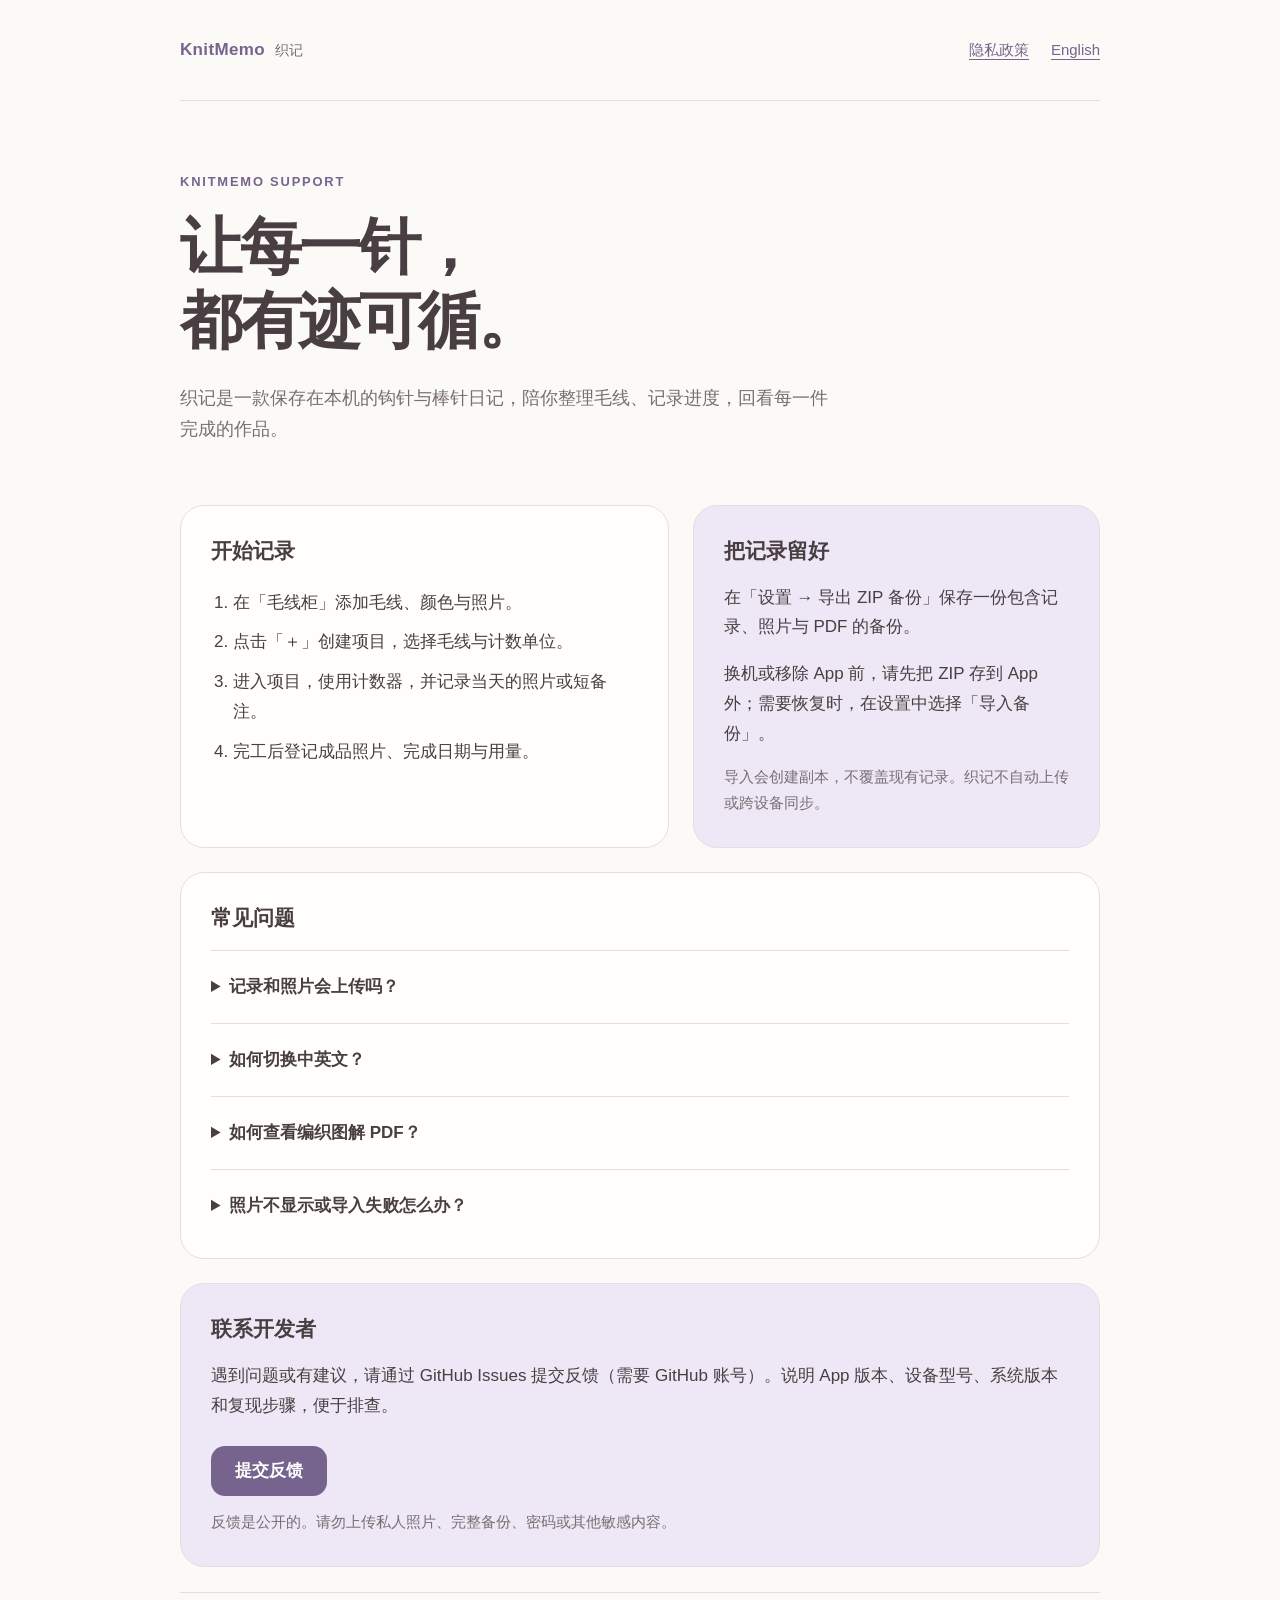
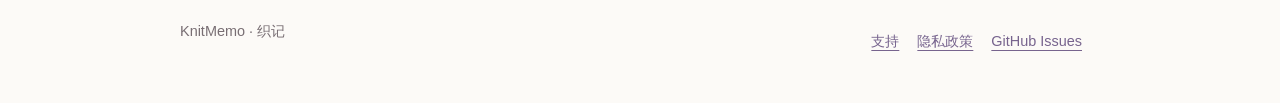
==== index.html @ fd6d3ab4 "Publish bilingual KnitMemo support and privacy website" ====
<!doctype html>
<html lang="zh-Hans"><head><meta charset="utf-8"><meta name="viewport" content="width=device-width,initial-scale=1"><meta name="description" content="织记 KnitMemo 支持、使用说明与备份帮助。"><title>支持 · KnitMemo</title><link rel="stylesheet" href="style.css"></head>
<body><header><a class="brand" href="index.html">KnitMemo<span>织记</span></a><nav aria-label="网站导航"><a href="privacy.html">隐私政策</a><a href="en.html" lang="en">English</a></nav></header><main><section class="hero"><div class="eyebrow">KNITMEMO SUPPORT</div><h1>让每一针，<br>都有迹可循。</h1><p class="lead">织记是一款保存在本机的钩针与棒针日记，陪你整理毛线、记录进度，回看每一件完成的作品。</p></section>
<div class="grid"><section class="card"><h2>开始记录</h2><ol><li>在「毛线柜」添加毛线、颜色与照片。</li><li>点击「＋」创建项目，选择毛线与计数单位。</li><li>进入项目，使用计数器，并记录当天的照片或短备注。</li><li>完工后登记成品照片、完成日期与用量。</li></ol></section><section class="card tint"><h2>把记录留好</h2><p>在「设置 → 导出 ZIP 备份」保存一份包含记录、照片与 PDF 的备份。</p><p>换机或移除 App 前，请先把 ZIP 存到 App 外；需要恢复时，在设置中选择「导入备份」。</p><p class="small">导入会创建副本，不覆盖现有记录。织记不自动上传或跨设备同步。</p></section></div>
<section class="card"><h2>常见问题</h2><details><summary>记录和照片会上传吗？</summary><p>不会。App 将内容保存在本机，没有账号、广告或分析服务。只有你主动导出或分享时，副本才会交给你选择的位置或服务。</p></details><details><summary>如何切换中英文？</summary><p>点击日记页右上角的设置，在语言选项中选择「简体中文」或「English」，界面会立即更新。</p></details><details><summary>如何查看编织图解 PDF？</summary><p>创建项目或编辑项目资料时，选择本机文件中的 PDF。保存后可在项目中打开查看。</p></details><details><summary>照片不显示或导入失败怎么办？</summary><p>先保留原始照片和备份，检查文件是否可在「照片」或「文件」中打开，并确认设备有可用空间。请勿通过卸载 App 排查；如仍有问题，可通过下方入口反馈。</p></details></section>
<section class="card tint"><h2>联系开发者</h2><p>遇到问题或有建议，请通过 GitHub Issues 提交反馈（需要 GitHub 账号）。说明 App 版本、设备型号、系统版本和复现步骤，便于排查。</p><a class="button" href="https://github.com/beholder91/knitmemo-support/issues/new">提交反馈</a><p class="small">反馈是公开的。请勿上传私人照片、完整备份、密码或其他敏感内容。</p></section></main><footer><span>KnitMemo · 织记</span><div><a href="index.html">支持</a><a href="privacy.html">隐私政策</a><a href="https://github.com/beholder91/knitmemo-support/issues">GitHub Issues</a></div></footer></body></html>
---- style.css ----
:root{color-scheme:light dark;--bg:#fcfaf7;--card:#fffefa;--text:#493e42;--muted:#786e73;--purple:#77648e;--soft:#eee7f5;--line:#e5dce8}*{box-sizing:border-box}body{margin:0;background:var(--bg);color:var(--text);font:17px/1.75 -apple-system,BlinkMacSystemFont,"Segoe UI",sans-serif}a{color:var(--purple);text-underline-offset:4px}a:focus-visible,summary:focus-visible{outline:3px solid var(--purple);outline-offset:5px;border-radius:4px}header,main,footer{width:min(920px,100% - 40px);margin:auto}header{display:flex;justify-content:space-between;align-items:center;gap:20px;padding:28px 0;border-bottom:1px solid var(--line)}.brand{font-weight:750;text-decoration:none;letter-spacing:.02em}.brand span{color:var(--muted);font-weight:400;font-size:.85em;margin-left:10px}nav{display:flex;gap:22px;align-items:center}nav a{display:inline-flex;align-items:center;min-height:44px;font-size:.88em}.hero{padding:70px 0 42px;max-width:730px}.eyebrow{color:var(--purple);font-size:.76em;letter-spacing:.14em;font-weight:700}h1{font-family:ui-serif,Georgia,serif;font-size:clamp(2.4rem,6vw,3.9rem);line-height:1.2;letter-spacing:-.04em;margin:16px 0 24px}h2{font-size:1.3rem;line-height:1.4;margin:0 0 18px}h3{font-size:1.05rem;margin:22px 0 8px}.lead{color:var(--muted);font-size:1.1rem;max-width:650px}.grid{display:grid;grid-template-columns:1.2fr 1fr;gap:24px}.card{background:var(--card);padding:30px;border:1px solid var(--line);border-radius:24px;margin-bottom:24px}.card p:last-child{margin-bottom:0}.tint{background:var(--soft)}ol{padding-left:22px}li{padding:5px 0}details{border-top:1px solid var(--line);padding:14px 0}details:last-child{padding-bottom:0}summary{cursor:pointer;min-height:44px;align-content:center;font-weight:600}details p{color:var(--muted);margin:8px 0 4px}.button{display:inline-flex;justify-content:center;align-items:center;min-height:48px;padding:10px 24px;background:var(--purple);color:#fff;border-radius:14px;text-decoration:none;font-weight:650;margin-top:8px}.small{font-size:.87em;color:var(--muted)}.policy{max-width:760px}.policy section{margin:0 0 30px}.policy h2{margin-top:32px}.policy p{margin:10px 0}.back{display:inline-flex;min-height:44px;align-items:center}footer{padding:26px 0 40px;margin-top:25px;border-top:1px solid var(--line);display:flex;justify-content:space-between;gap:24px;flex-wrap:wrap;font-size:.85em;color:var(--muted)}footer a{display:inline-flex;min-height:44px;align-items:center;margin-right:18px}@media(max-width:650px){header,main,footer{width:calc(100% - 32px)}header{padding:16px 0}.brand span{display:none}nav{gap:15px}.hero{padding:42px 0 26px}.grid{grid-template-columns:1fr;gap:0}.card{padding:24px;border-radius:20px}h1{font-size:2.65rem}footer{gap:8px}}@media(prefers-color-scheme:dark){:root{--bg:#211d25;--card:#2b2631;--text:#f0e8ed;--muted:#bfb3c0;--purple:#c9b3df;--soft:#352c40;--line:#4a3d52}.button{color:#241b2b}}
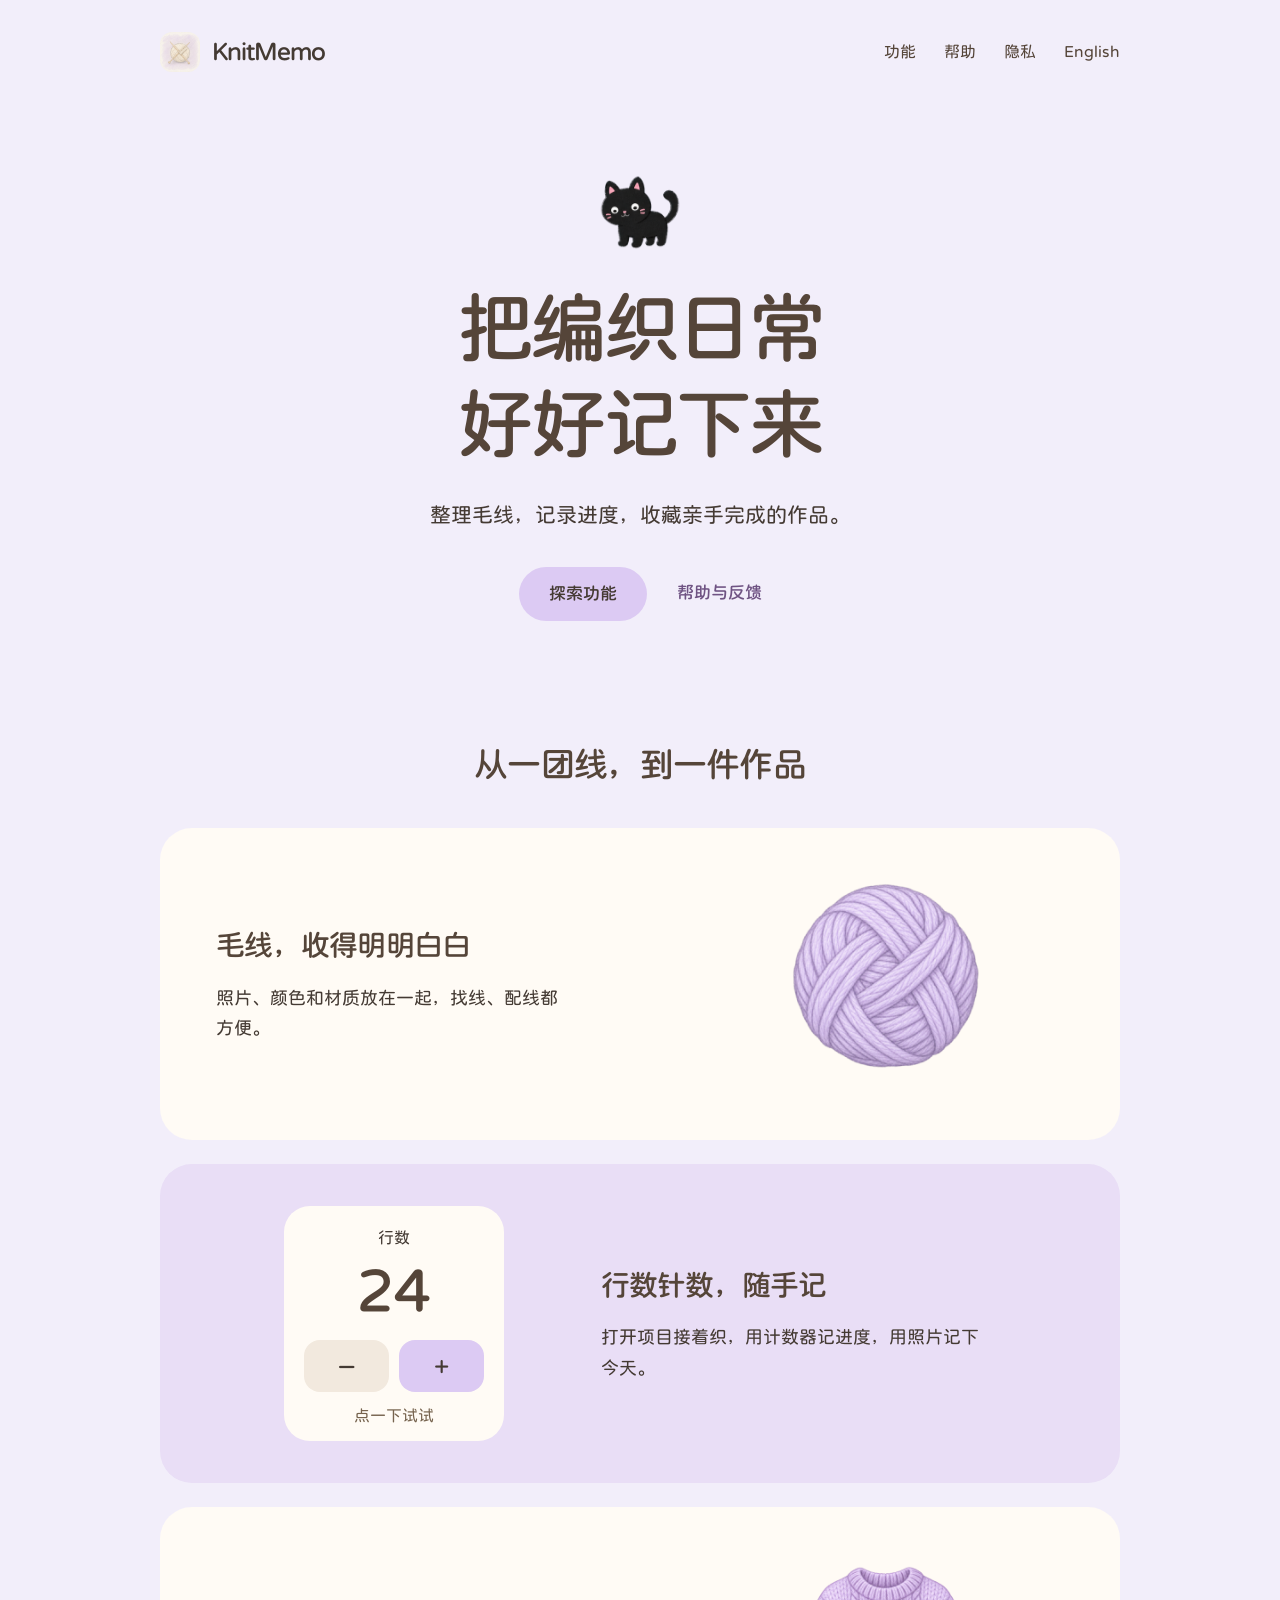
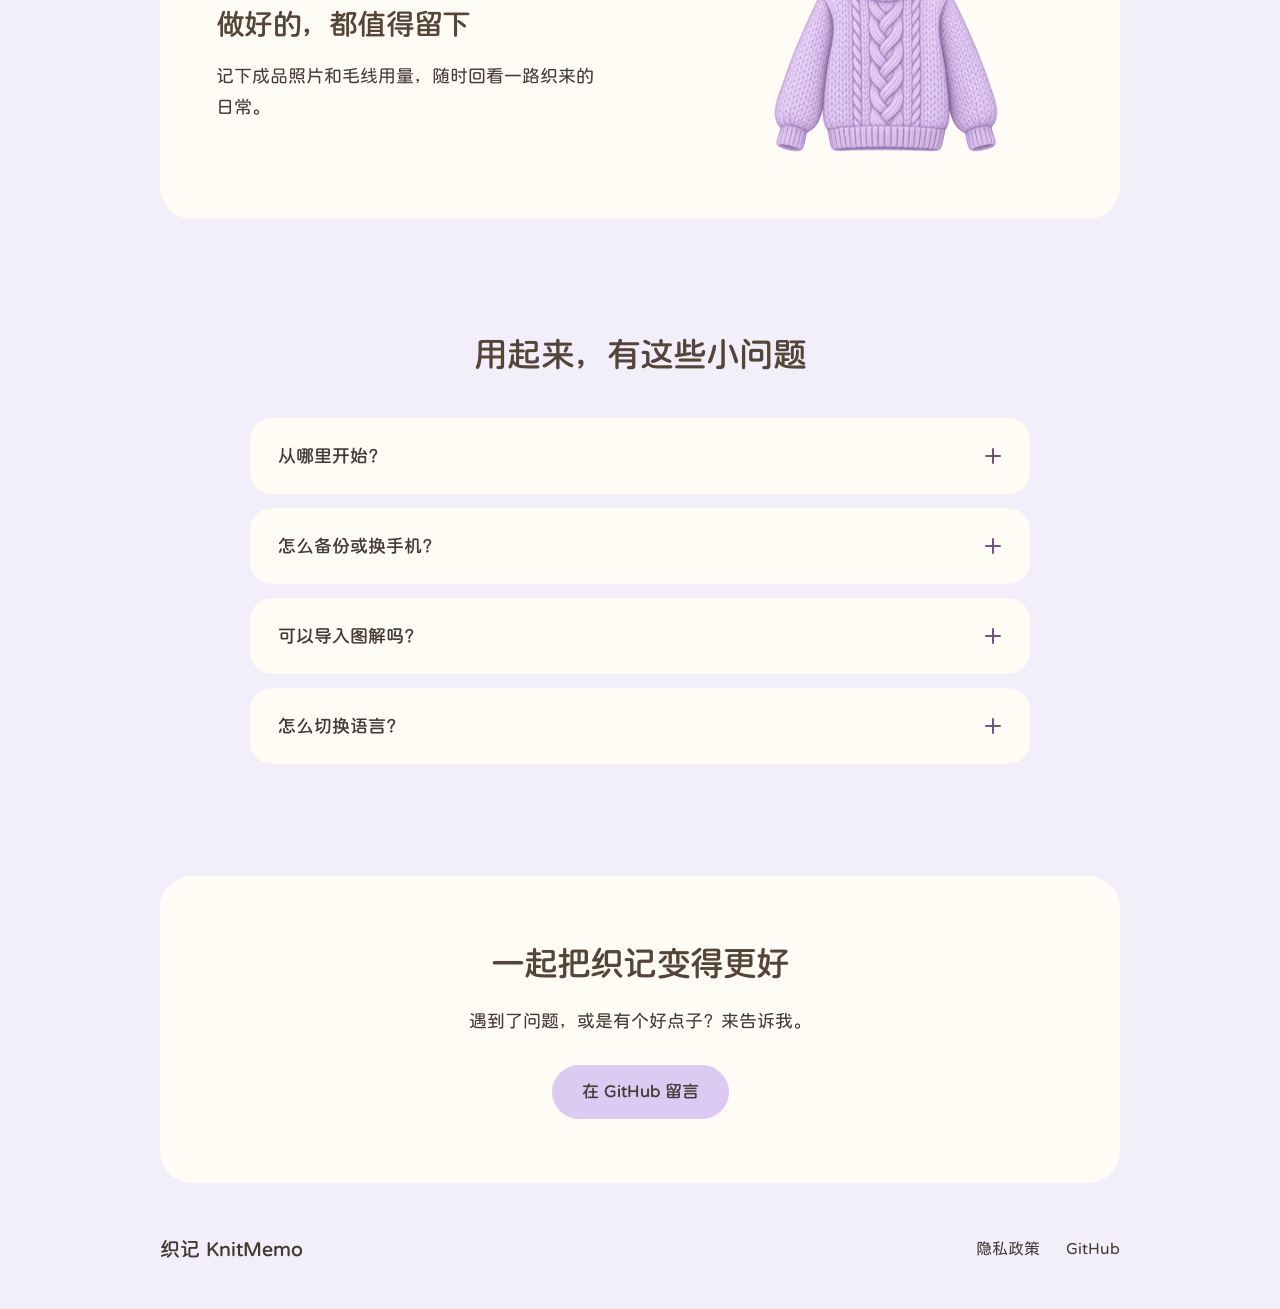
==== commit 47ed8a29: "Redesign support site with app typography and lavender journal layout" ====
--- a/index.html
+++ b/index.html
@@ -1,6 +1,69 @@
 <!doctype html>
-<html lang="zh-Hans"><head><meta charset="utf-8"><meta name="viewport" content="width=device-width,initial-scale=1"><meta name="description" content="织记 KnitMemo 支持、使用说明与备份帮助。"><title>支持 · KnitMemo</title><link rel="stylesheet" href="style.css"></head>
-<body><header><a class="brand" href="index.html">KnitMemo<span>织记</span></a><nav aria-label="网站导航"><a href="privacy.html">隐私政策</a><a href="en.html" lang="en">English</a></nav></header><main><section class="hero"><div class="eyebrow">KNITMEMO SUPPORT</div><h1>让每一针，<br>都有迹可循。</h1><p class="lead">织记是一款保存在本机的钩针与棒针日记，陪你整理毛线、记录进度，回看每一件完成的作品。</p></section>
-<div class="grid"><section class="card"><h2>开始记录</h2><ol><li>在「毛线柜」添加毛线、颜色与照片。</li><li>点击「＋」创建项目，选择毛线与计数单位。</li><li>进入项目，使用计数器，并记录当天的照片或短备注。</li><li>完工后登记成品照片、完成日期与用量。</li></ol></section><section class="card tint"><h2>把记录留好</h2><p>在「设置 → 导出 ZIP 备份」保存一份包含记录、照片与 PDF 的备份。</p><p>换机或移除 App 前，请先把 ZIP 存到 App 外；需要恢复时，在设置中选择「导入备份」。</p><p class="small">导入会创建副本，不覆盖现有记录。织记不自动上传或跨设备同步。</p></section></div>
-<section class="card"><h2>常见问题</h2><details><summary>记录和照片会上传吗？</summary><p>不会。App 将内容保存在本机，没有账号、广告或分析服务。只有你主动导出或分享时，副本才会交给你选择的位置或服务。</p></details><details><summary>如何切换中英文？</summary><p>点击日记页右上角的设置，在语言选项中选择「简体中文」或「English」，界面会立即更新。</p></details><details><summary>如何查看编织图解 PDF？</summary><p>创建项目或编辑项目资料时，选择本机文件中的 PDF。保存后可在项目中打开查看。</p></details><details><summary>照片不显示或导入失败怎么办？</summary><p>先保留原始照片和备份，检查文件是否可在「照片」或「文件」中打开，并确认设备有可用空间。请勿通过卸载 App 排查；如仍有问题，可通过下方入口反馈。</p></details></section>
-<section class="card tint"><h2>联系开发者</h2><p>遇到问题或有建议，请通过 GitHub Issues 提交反馈（需要 GitHub 账号）。说明 App 版本、设备型号、系统版本和复现步骤，便于排查。</p><a class="button" href="https://github.com/beholder91/knitmemo-support/issues/new">提交反馈</a><p class="small">反馈是公开的。请勿上传私人照片、完整备份、密码或其他敏感内容。</p></section></main><footer><span>KnitMemo · 织记</span><div><a href="index.html">支持</a><a href="privacy.html">隐私政策</a><a href="https://github.com/beholder91/knitmemo-support/issues">GitHub Issues</a></div></footer></body></html>+<html lang="zh-Hans">
+<head>
+  <meta charset="utf-8">
+  <meta name="viewport" content="width=device-width, initial-scale=1">
+  <meta name="description" content="整理毛线，记录进度，收藏亲手完成的作品。">
+  <meta name="theme-color" content="#F2EEFA">
+  <title>织记 KnitMemo · 记下每一天的编织</title>
+  <link rel="icon" type="image/png" href="assets/app-icon.png">
+  <link rel="preload" href="assets/fonts/knitmemo-round-bold.woff2" as="font" type="font/woff2" crossorigin>
+  <link rel="stylesheet" href="style.css">
+  <script src="site.js" defer></script>
+</head>
+<body>
+  <a class="skip-link" href="#main">跳到正文</a>
+  <header class="site-header wrap">
+    <a class="brand" href="index.html" aria-label="织记首页"><img src="assets/app-icon.png" alt="" width="40" height="40"><span>KnitMemo</span></a>
+    <nav aria-label="网站导航">
+      <a class="feature-nav" href="index.html#features">功能</a>
+      <a href="index.html#help">帮助</a>
+      <a href="privacy.html">隐私</a>
+      <a href="en.html" lang="en">English</a>
+    </nav>
+  </header>
+  <main id="main" class="wrap">
+    <section class="hero" aria-labelledby="hero-title">
+      <img class="hero-cat" src="assets/mochi.png" alt="" width="88" height="95">
+      <h1 id="hero-title">把编织日常<br>好好记下来</h1>
+      <p>整理毛线，记录进度，收藏亲手完成的作品。</p>
+      <div class="hero-actions"><a class="button" href="#features">探索功能</a><a class="text-action" href="#help">帮助与反馈</a></div>
+    </section>
+    <section class="features" id="features" aria-labelledby="features-title">
+      <h2 class="section-title" id="features-title">从一团线，到一件作品</h2>
+      <article class="feature yarn-feature reveal">
+        <div class="feature-copy"><h3>毛线，收得明明白白</h3><p>照片、颜色和材质放在一起，找线、配线都方便。</p></div>
+        <img class="feature-art yarn-art" src="assets/yarn.png" width="240" height="240" alt="" loading="lazy">
+      </article>
+      <article class="feature counter-feature reveal">
+        <div class="feature-copy"><h3>行数针数，随手记</h3><p>打开项目接着织，用计数器记进度，用照片记下今天。</p></div>
+        <div class="counter-demo" data-ui>
+          <span class="counter-label">行数</span>
+          <output id="row-count" aria-live="polite" aria-atomic="true">24</output>
+          <div class="counter-actions"><button type="button" id="subtract-row" aria-label="减少一行">−</button><button type="button" id="add-row" aria-label="增加一行">+</button></div>
+          <span class="demo-label">点一下试试</span>
+        </div>
+      </article>
+      <article class="feature finish-feature reveal">
+        <div class="feature-copy"><h3>做好的，都值得留下</h3><p>记下成品照片和毛线用量，随时回看一路织来的日常。</p></div>
+        <img class="feature-art sweater-art" src="assets/sweater.png" width="240" height="240" alt="" loading="lazy">
+      </article>
+    </section>
+    <section class="help-section" id="help" aria-labelledby="help-title">
+      <h2 class="section-title" id="help-title">用起来，有这些小问题</h2>
+      <div class="questions">
+      <details><summary>从哪里开始？<span aria-hidden="true" class="expand"></span></summary><p>先在「毛线」里收好线材，再点「＋」创建项目，就可以开始记录。</p></details>
+      <details><summary>怎么备份或换手机？<span aria-hidden="true" class="expand"></span></summary><p>在「设置」导出 ZIP 备份；在另一台设备的织记里选择「导入备份」即可。</p></details>
+      <details><summary>可以导入图解吗？<span aria-hidden="true" class="expand"></span></summary><p>可以。在新建项目或编辑项目资料时导入 PDF，之后就能在项目中打开。</p></details>
+      <details><summary>怎么切换语言？<span aria-hidden="true" class="expand"></span></summary><p>进入「设置 → App 语言」，选择简体中文或 English。</p></details>
+      </div>
+    </section>
+    <section class="contact-section reveal" aria-labelledby="contact-title">
+      <h2 id="contact-title">一起把织记变得更好</h2>
+      <p>遇到了问题，或是有个好点子？来告诉我。</p>
+      <a class="button" href="https://github.com/beholder91/knitmemo-support/issues/new">在 GitHub 留言</a>
+    </section>
+  </main>
+  <footer class="site-footer wrap"><a class="footer-brand" href="index.html">织记 KnitMemo</a><div><a href="privacy.html">隐私政策</a><a href="https://github.com/beholder91/knitmemo-support/issues">GitHub</a></div></footer>
+</body>
+</html>
--- a/style.css
+++ b/style.css
@@ -1 +1,165 @@
-:root{color-scheme:light dark;--bg:#fcfaf7;--card:#fffefa;--text:#493e42;--muted:#786e73;--purple:#77648e;--soft:#eee7f5;--line:#e5dce8}*{box-sizing:border-box}body{margin:0;background:var(--bg);color:var(--text);font:17px/1.75 -apple-system,BlinkMacSystemFont,"Segoe UI",sans-serif}a{color:var(--purple);text-underline-offset:4px}a:focus-visible,summary:focus-visible{outline:3px solid var(--purple);outline-offset:5px;border-radius:4px}header,main,footer{width:min(920px,100% - 40px);margin:auto}header{display:flex;justify-content:space-between;align-items:center;gap:20px;padding:28px 0;border-bottom:1px solid var(--line)}.brand{font-weight:750;text-decoration:none;letter-spacing:.02em}.brand span{color:var(--muted);font-weight:400;font-size:.85em;margin-left:10px}nav{display:flex;gap:22px;align-items:center}nav a{display:inline-flex;align-items:center;min-height:44px;font-size:.88em}.hero{padding:70px 0 42px;max-width:730px}.eyebrow{color:var(--purple);font-size:.76em;letter-spacing:.14em;font-weight:700}h1{font-family:ui-serif,Georgia,serif;font-size:clamp(2.4rem,6vw,3.9rem);line-height:1.2;letter-spacing:-.04em;margin:16px 0 24px}h2{font-size:1.3rem;line-height:1.4;margin:0 0 18px}h3{font-size:1.05rem;margin:22px 0 8px}.lead{color:var(--muted);font-size:1.1rem;max-width:650px}.grid{display:grid;grid-template-columns:1.2fr 1fr;gap:24px}.card{background:var(--card);padding:30px;border:1px solid var(--line);border-radius:24px;margin-bottom:24px}.card p:last-child{margin-bottom:0}.tint{background:var(--soft)}ol{padding-left:22px}li{padding:5px 0}details{border-top:1px solid var(--line);padding:14px 0}details:last-child{padding-bottom:0}summary{cursor:pointer;min-height:44px;align-content:center;font-weight:600}details p{color:var(--muted);margin:8px 0 4px}.button{display:inline-flex;justify-content:center;align-items:center;min-height:48px;padding:10px 24px;background:var(--purple);color:#fff;border-radius:14px;text-decoration:none;font-weight:650;margin-top:8px}.small{font-size:.87em;color:var(--muted)}.policy{max-width:760px}.policy section{margin:0 0 30px}.policy h2{margin-top:32px}.policy p{margin:10px 0}.back{display:inline-flex;min-height:44px;align-items:center}footer{padding:26px 0 40px;margin-top:25px;border-top:1px solid var(--line);display:flex;justify-content:space-between;gap:24px;flex-wrap:wrap;font-size:.85em;color:var(--muted)}footer a{display:inline-flex;min-height:44px;align-items:center;margin-right:18px}@media(max-width:650px){header,main,footer{width:calc(100% - 32px)}header{padding:16px 0}.brand span{display:none}nav{gap:15px}.hero{padding:42px 0 26px}.grid{grid-template-columns:1fr;gap:0}.card{padding:24px;border-radius:20px}h1{font-size:2.65rem}footer{gap:8px}}@media(prefers-color-scheme:dark){:root{--bg:#211d25;--card:#2b2631;--text:#f0e8ed;--muted:#bfb3c0;--purple:#c9b3df;--soft:#352c40;--line:#4a3d52}.button{color:#241b2b}}
+@font-face {
+  font-family: 'KnitMemo Round';
+  src: url('assets/fonts/knitmemo-round.woff2') format('woff2');
+  font-weight: 400 500;
+  font-display: swap;
+}
+@font-face {
+  font-family: 'KnitMemo Round';
+  src: url('assets/fonts/knitmemo-round-bold.woff2') format('woff2');
+  font-weight: 600 900;
+  font-display: swap;
+}
+:root {
+  color-scheme: light dark;
+  --canvas: #f2eefa;
+  --paper: #fffbf5;
+  --paper-alt: #f2e9de;
+  --purple: #dccaf3;
+  --purple-soft: #e9def6;
+  --ink: #443a33;
+  --heading: #554539;
+  --muted: #76634e;
+  --link: #6f5383;
+  --on-brand: #443a33;
+  --radius: 32px;
+  --ease: cubic-bezier(.22, 1, .36, 1);
+}
+* { box-sizing: border-box; }
+html { scroll-behavior: smooth; scroll-padding-top: 28px; }
+body { margin: 0; background: var(--canvas); color: var(--ink); font-family: 'KnitMemo Round', ui-rounded, 'Hiragino Maru Gothic ProN', -apple-system, BlinkMacSystemFont, sans-serif; font-size: 18px; line-height: 1.7; -webkit-font-smoothing: antialiased; }
+a { color: inherit; text-decoration: none; }
+button { font: inherit; }
+button, a, summary { -webkit-tap-highlight-color: transparent; }
+a:focus-visible, button:focus-visible, summary:focus-visible { outline: 3px solid var(--link); outline-offset: 6px; }
+::selection { background: var(--purple); color: var(--on-brand); }
+img { max-width: 100%; height: auto; display: block; }
+h1, h2, h3, p { margin: 0; }
+h1, h2, h3 { font-weight: 700; color: var(--heading); text-wrap: balance; }
+p { text-wrap: pretty; }
+.wrap { width: min(960px, calc(100% - 48px)); margin-inline: auto; }
+.skip-link { position: fixed; top: -100px; left: 20px; background: var(--paper); padding: 12px 20px; border-radius: 12px; z-index: 10; }
+.skip-link:focus { top: 16px; }
+.site-header { display: flex; align-items: center; justify-content: space-between; gap: 24px; min-height: 104px; }
+.brand { display: inline-flex; align-items: center; gap: 12px; font-size: 25px; font-weight: 700; letter-spacing: -.04em; }
+.brand img { width: 40px; height: 40px; border-radius: 12px; }
+.site-header nav { display: flex; align-items: center; gap: 28px; }
+.site-header nav a { display: inline-flex; min-height: 44px; align-items: center; font-size: 16px; color: var(--heading); }
+.site-header nav a:hover, .site-footer a:hover, .text-action:hover { color: var(--link); }
+.hero { text-align: center; padding: 64px 0 120px; }
+.hero-cat { width: 82px; height: auto; margin: 0 auto 22px; }
+.hero h1 { font-size: clamp(48px, 6.3vw, 76px); line-height: 1.27; letter-spacing: -.04em; }
+.hero > p { max-width: 640px; margin: 26px auto 0; font-size: 21px; line-height: 1.65; }
+.hero-actions { display: flex; align-items: center; justify-content: center; gap: 30px; margin-top: 34px; }
+.button { display: inline-flex; align-items: center; justify-content: center; min-height: 54px; padding: 12px 30px; border-radius: 999px; background: var(--purple); color: var(--on-brand); font-size: 17px; font-weight: 700; line-height: 1.5; text-align: center; transition: transform 180ms var(--ease); }
+.button:hover { transform: translateY(-3px); }
+.button:active { transform: scale(.97); }
+.text-action { display: inline-flex; align-items: center; min-height: 48px; color: var(--link); font-size: 17px; font-weight: 700; }
+.section-title { text-align: center; font-size: 34px; line-height: 1.4; margin-bottom: 40px; letter-spacing: -.025em; }
+.feature { display: grid; grid-template-columns: 1.3fr 1fr; align-items: center; gap: 28px; background: var(--paper); padding: 42px 56px; border-radius: var(--radius); margin-top: 24px; min-height: 312px; }
+.feature-copy h3 { font-size: 29px; line-height: 1.45; letter-spacing: -.025em; }
+.feature-copy p { margin-top: 16px; max-width: 390px; }
+.feature-art { width: 228px; height: 228px; object-fit: contain; margin: auto; }
+.counter-feature { background: var(--purple-soft); grid-template-columns: 1fr 1.3fr; }
+.counter-feature .feature-copy { grid-column: 2; grid-row: 1; }
+.counter-demo { grid-column: 1; grid-row: 1; width: 220px; background: var(--paper); padding: 20px 20px 14px; border-radius: 26px; text-align: center; justify-self: center; }
+.counter-label, .demo-label { display: block; font-size: 16px; line-height: 1.4; }
+.counter-demo output { display: block; color: var(--heading); font-size: 60px; font-weight: 700; line-height: 1.4; font-variant-numeric: tabular-nums; }
+.counter-actions { display: flex; gap: 10px; margin-top: 8px; }
+.counter-actions button { flex: 1; border: 0; border-radius: 16px; background: var(--paper-alt); color: var(--ink); cursor: pointer; min-height: 52px; font-size: 28px; line-height: 1; transition: transform 140ms var(--ease); }
+.counter-actions button:last-child { background: var(--purple); color: var(--on-brand); }
+.counter-actions button:active { transform: scale(.93); }
+.counter-actions button:disabled { opacity: .4; cursor: default; }
+.demo-label { color: var(--muted); margin-top: 12px; }
+.finish-feature { background: var(--paper); }
+.help-section { padding-top: 112px; }
+.questions { max-width: 780px; margin: auto; }
+details { background: var(--paper); border-radius: 22px; margin-top: 14px; padding: 0 28px; }
+summary { cursor: pointer; min-height: 76px; display: flex; align-items: center; justify-content: space-between; gap: 22px; font-weight: 700; list-style: none; }
+summary::-webkit-details-marker { display: none; }
+.expand { flex: 0 0 18px; width: 18px; height: 18px; position: relative; }
+.expand::before, .expand::after { content: ''; position: absolute; background: var(--link); border-radius: 2px; }
+.expand::before { width: 16px; height: 2px; left: 1px; top: 8px; }
+.expand::after { width: 2px; height: 16px; left: 8px; top: 1px; transition: transform 180ms var(--ease); }
+details[open] .expand::after { transform: rotate(90deg); }
+details p { padding: 0 38px 26px 0; }
+.contact-section { margin-top: 112px; padding: 64px 32px; border-radius: var(--radius); text-align: center; background: var(--paper); }
+.contact-section h2 { font-size: 34px; line-height: 1.4; letter-spacing: -.025em; }
+.contact-section p { margin: 18px auto 28px; max-width: 580px; }
+.site-footer { display: flex; justify-content: space-between; align-items: center; gap: 24px; padding: 44px 0 38px; font-size: 16px; }
+.footer-brand { font-weight: 700; font-size: 20px; }
+.site-footer > div { display: flex; gap: 26px; }
+.site-footer a { display: inline-flex; min-height: 44px; align-items: center; }
+.policy { max-width: 780px; padding-top: 64px; }
+.policy-heading h1 { font-size: 54px; line-height: 1.25; letter-spacing: -.035em; }
+.policy-heading p { margin-top: 16px; }
+.policy-heading .policy-lead { font-size: 22px; }
+.policy-body { margin-top: 44px; background: var(--paper); padding: 44px; border-radius: var(--radius); }
+.policy-body section + section { margin-top: 32px; }
+.policy-body h2 { font-size: 25px; line-height: 1.4; }
+.policy-body p { margin-top: 14px; }
+.policy-body a:not(.button) { color: var(--link); text-decoration: underline; text-underline-offset: 5px; }
+.policy-body .button { margin-top: 32px; }
+@keyframes arrive { from { transform: translateY(18px); } to { transform: none; } }
+@keyframes settle { from { transform: translateY(12px) rotate(-4deg); } to { transform: none; } }
+@keyframes count { 50% { transform: translateY(-3px); } }
+@media (prefers-reduced-motion: no-preference) {
+  .hero-cat { animation: settle 800ms var(--ease) both; }
+  .hero h1 { animation: arrive 700ms var(--ease) 60ms both; }
+  .hero > p { animation: arrive 700ms var(--ease) 140ms both; }
+  .hero-actions { animation: arrive 700ms var(--ease) 210ms both; }
+  .reveal.is-seen .feature-copy h3, .contact-section.is-seen h2 { animation: arrive 650ms var(--ease) both; }
+  .reveal.is-seen .feature-copy p, .contact-section.is-seen p { animation: arrive 650ms var(--ease) 70ms both; }
+  .reveal.is-seen .feature-art { animation: settle 850ms var(--ease) both; }
+  .reveal.is-seen .counter-demo { animation: arrive 750ms var(--ease) both; }
+  output.is-counting { animation: count 200ms var(--ease); }
+}
+@media (prefers-color-scheme: dark) {
+  :root { --canvas: #17131f; --paper: #2b2524; --paper-alt: #342d2a; --purple-soft: #352a45; --ink: #f4ede3; --heading: #eadcc9; --muted: #c9b89f; --link: #cfb6ea; }
+}
+@media (max-width: 700px) {
+  .wrap { width: calc(100% - 36px); }
+  .site-header { min-height: 88px; gap: 12px; }
+  .brand { gap: 8px; font-size: 21px; }
+  .brand img { width: 34px; height: 34px; border-radius: 10px; }
+  .site-header nav { gap: 17px; }
+  .site-header nav a { font-size: 15px; }
+  .feature-nav { display: none !important; }
+  .hero { padding: 42px 0 82px; }
+  .hero-cat { width: 70px; margin-bottom: 22px; }
+  .hero h1 { font-size: clamp(38px, 10.8vw, 54px); line-height: 1.3; }
+  .hero > p { font-size: 18px; max-width: 350px; margin-top: 22px; }
+  .hero-actions { gap: 22px; margin-top: 28px; }
+  .button { padding: 12px 24px; font-size: 16px; }
+  .text-action { font-size: 16px; }
+  .section-title { font-size: 27px; margin-bottom: 28px; }
+  .feature, .counter-feature { grid-template-columns: 1fr; gap: 25px; padding: 30px 28px; min-height: 0; margin-top: 18px; border-radius: 28px; }
+  .feature-copy h3 { font-size: 25px; }
+  .feature-copy p { margin-top: 12px; font-size: 17px; }
+  .feature-art { width: 195px; height: 195px; }
+  .counter-feature .feature-copy, .counter-demo { grid-column: auto; grid-row: auto; }
+  .counter-demo { width: min(220px, 100%); }
+  .help-section { padding-top: 76px; }
+  details { border-radius: 20px; padding-inline: 22px; }
+  summary { font-size: 17px; min-height: 74px; }
+  details p { font-size: 17px; padding-right: 0; }
+  .contact-section { margin-top: 76px; padding: 40px 24px; border-radius: 28px; }
+  .contact-section h2 { font-size: 27px; }
+  .contact-section p { font-size: 17px; }
+  .site-footer { align-items: flex-start; flex-direction: column; gap: 4px; padding-block: 30px; }
+  .policy { padding-top: 42px; }
+  .policy-heading h1 { font-size: 38px; }
+  .policy-heading .policy-lead { font-size: 20px; }
+  .policy-body { padding: 28px 24px; margin-top: 30px; font-size: 17px; }
+  .policy-body h2 { font-size: 23px; }
+}
+@media (max-width: 370px) {
+  .brand span { font-size: 19px; }
+  .brand img { width: 30px; height: 30px; }
+  .site-header nav { gap: 12px; }
+  .hero-actions { gap: 16px; }
+}
+@media (prefers-reduced-motion: reduce) {
+  html { scroll-behavior: auto; }
+  *, *::before, *::after { animation: none !important; transition: none !important; }
+}
